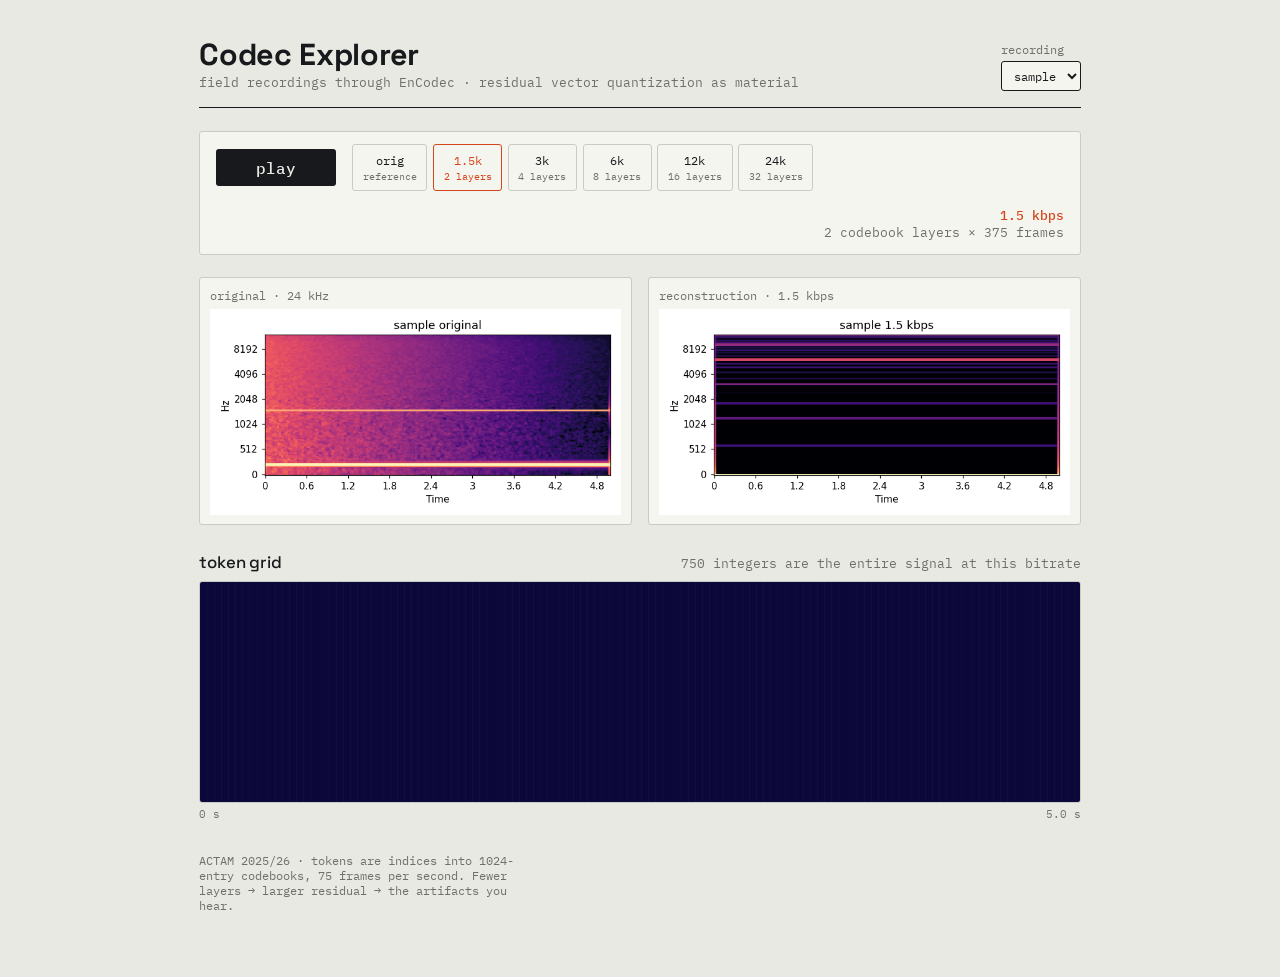
==== site/index.html @ 9305fa44 "v1.1: residual + curated samples + rename" ====
<!DOCTYPE html>
<html lang="en">
<head>
<meta charset="utf-8">
<meta name="viewport" content="width=device-width, initial-scale=1">
<title>Codec Explorer — hearing quantization</title>
<link rel="preconnect" href="https://fonts.googleapis.com">
<link href="https://fonts.googleapis.com/css2?family=Space+Grotesk:wght@500;700&family=IBM+Plex+Mono:wght@400;500&display=swap" rel="stylesheet">
<link rel="stylesheet" href="css/style.css">
</head>
<body>

<header class="masthead">
  <div>
    <h1>Codec Explorer</h1>
    <p class="sub">field recordings through EnCodec &middot; residual vector quantization as material</p>
  </div>
  <label class="sample-picker">
    <span>recording</span>
    <select id="sampleSelect"></select>
  </label>
</header>

<section class="transport">
  <button id="playBtn" class="play" disabled>load&hellip;</button>
  <div class="ladder" id="ladder" role="radiogroup" aria-label="bitrate"></div>
  <div class="readout">
    <span id="readoutKbps">&mdash;</span>
    <span id="readoutNq" class="dim">&mdash;</span>
  </div>
</section>

<section class="specs">
  <figure>
    <figcaption>original &middot; 24 kHz</figcaption>
    <img id="specOriginal" alt="mel spectrogram of the original recording">
  </figure>
  <figure>
    <figcaption id="specReconCap">reconstruction</figcaption>
    <img id="specRecon" alt="mel spectrogram of the reconstruction">
  </figure>
</section>

<section class="tokens">
  <div class="tokens-head">
    <h2>token grid</h2>
    <p class="dim" id="tokensNote">every integer below is the entire signal at this bitrate</p>
  </div>
  <canvas id="tokenCanvas" height="220"></canvas>
  <div class="axis"><span>0 s</span><span id="axisEnd">&mdash;</span></div>
</section>

<footer>
  <p>ACTAM 2025/26 &middot; tokens are indices into 1024-entry codebooks, 75 frames per second.
     Fewer layers &rarr; larger residual &rarr; the artifacts you hear.</p>
</footer>

<script src="js/main.js"></script>
</body>
</html>
---- site/css/style.css ----
:root{
  --paper:#e8e9e2;
  --panel:#f5f5ef;
  --ink:#17191c;
  --grid:#c9ccc2;
  --dim:#6d7169;
  --signal:#d5451b;
  --radius:3px;
  font-size:16px;
}
*{box-sizing:border-box;margin:0}
body{
  background:var(--paper);
  color:var(--ink);
  font-family:"IBM Plex Mono",ui-monospace,monospace;
  max-width:920px;
  margin:0 auto;
  padding:2.2rem 1.2rem 4rem;
}
h1,h2{font-family:"Space Grotesk",sans-serif;letter-spacing:-.01em}
h1{font-size:1.9rem;font-weight:700}
h2{font-size:1.05rem;font-weight:500;text-transform:lowercase}
.sub,.dim{color:var(--dim);font-size:.8rem}

.masthead{
  display:flex;justify-content:space-between;align-items:flex-end;gap:1rem;
  border-bottom:1px solid var(--ink);padding-bottom:1rem;margin-bottom:1.4rem;
  flex-wrap:wrap;
}
.sample-picker{display:flex;flex-direction:column;gap:.25rem;font-size:.75rem;color:var(--dim)}
select{
  font:inherit;color:var(--ink);background:var(--panel);
  border:1px solid var(--ink);border-radius:var(--radius);padding:.35rem .5rem;
}

.transport{
  display:flex;align-items:center;gap:1rem;flex-wrap:wrap;
  background:var(--panel);border:1px solid var(--grid);border-radius:var(--radius);
  padding:.8rem 1rem;margin-bottom:1.4rem;
}
button.play{
  font:inherit;font-weight:500;cursor:pointer;
  background:var(--ink);color:var(--paper);
  border:none;border-radius:var(--radius);
  padding:.55rem 1.4rem;min-width:7.5rem;
}
button.play[disabled]{opacity:.45;cursor:wait}
button.play:focus-visible{outline:2px solid var(--signal);outline-offset:2px}

.ladder{display:flex;gap:.35rem;flex-wrap:wrap}
.ladder button{
  font:inherit;font-size:.78rem;cursor:pointer;
  background:transparent;color:var(--ink);
  border:1px solid var(--grid);border-radius:var(--radius);
  padding:.4rem .6rem;display:flex;flex-direction:column;align-items:center;gap:.1rem;
}
.ladder button small{color:var(--dim);font-size:.65rem}
.ladder button[aria-checked="true"]{
  border-color:var(--signal);color:var(--signal);
}
.ladder button[aria-checked="true"] small{color:var(--signal)}
.ladder button:focus-visible{outline:2px solid var(--signal);outline-offset:2px}
.readout{margin-left:auto;display:flex;flex-direction:column;align-items:flex-end;font-size:.8rem}
#readoutKbps{color:var(--signal);font-weight:500}

.specs{display:grid;grid-template-columns:1fr 1fr;gap:1rem;margin-bottom:1.6rem}
.specs figure{background:var(--panel);border:1px solid var(--grid);border-radius:var(--radius);padding:.6rem}
.specs figcaption{font-size:.72rem;color:var(--dim);margin-bottom:.4rem}
.specs img{width:100%;display:block;image-rendering:auto}

.tokens{margin-bottom:2rem}
.tokens-head{display:flex;justify-content:space-between;align-items:baseline;margin-bottom:.5rem;flex-wrap:wrap;gap:.4rem}
#tokenCanvas{
  width:100%;display:block;background:var(--panel);
  border:1px solid var(--grid);border-radius:var(--radius);
}
.axis{display:flex;justify-content:space-between;font-size:.68rem;color:var(--dim);margin-top:.25rem}

footer p{font-size:.72rem;color:var(--dim);max-width:46ch}

@media (max-width:640px){
  .specs{grid-template-columns:1fr}
  .readout{margin-left:0}
}
@media (prefers-reduced-motion:reduce){
  *{transition:none!important;animation:none!important}
}
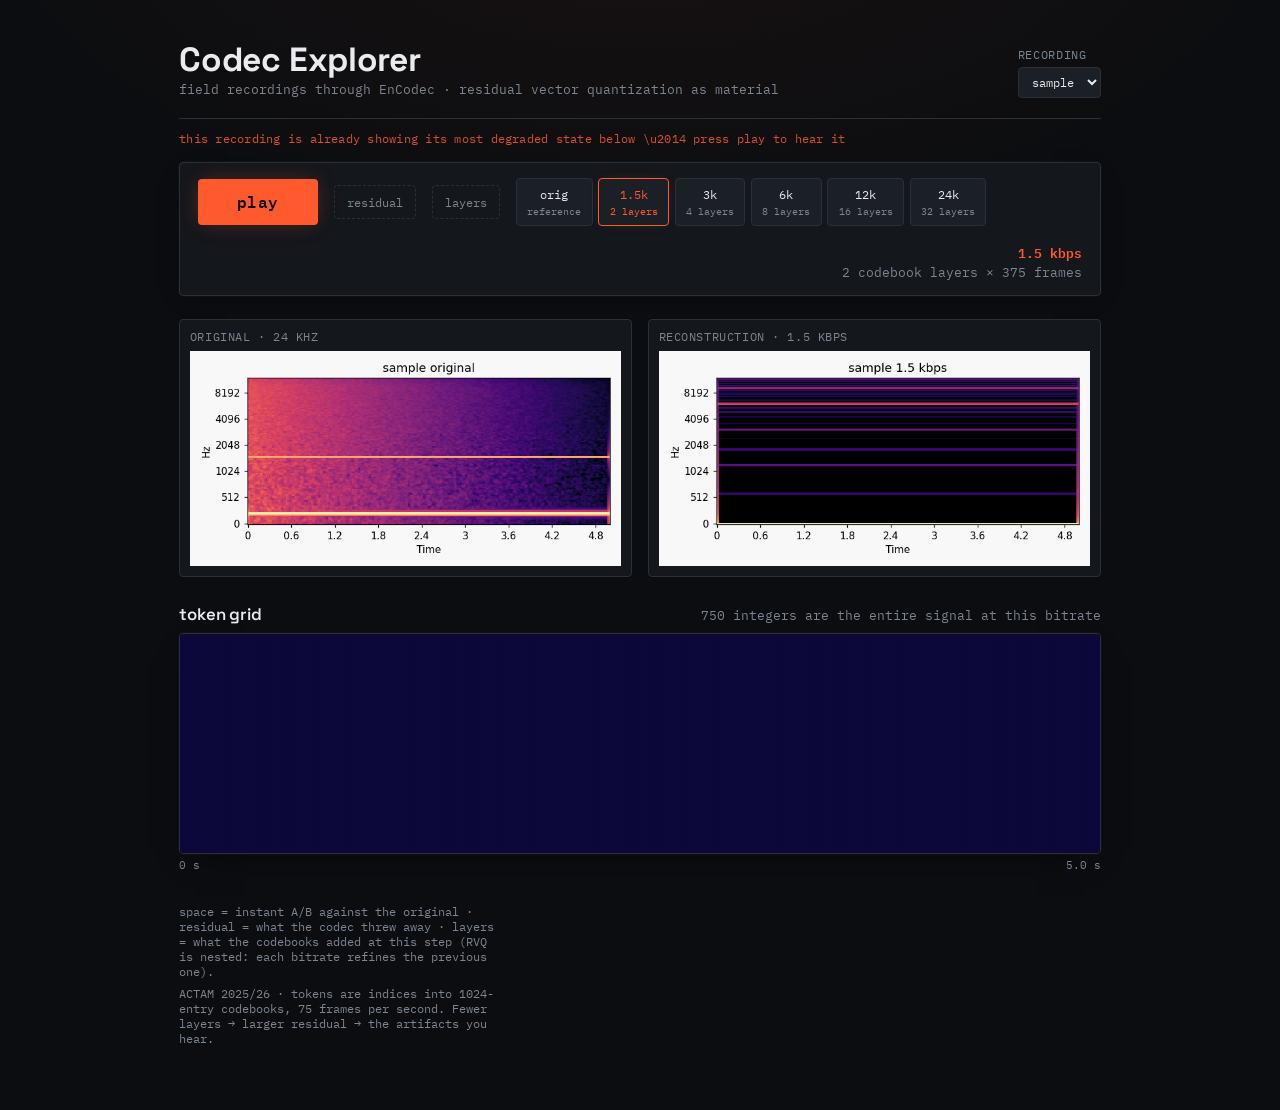
==== commit cf3be81f: "v1.3: dark theme + first-view hook" ====
--- a/site/index.html
+++ b/site/index.html
@@ -21,8 +21,11 @@
   </label>
 </header>
 
+<p class="hint" id="hint">this recording is already showing its most degraded state below \u2014 press play to hear it</p>
 <section class="transport">
   <button id="playBtn" class="play" disabled>load&hellip;</button>
+  <button id="residBtn" class="resid" aria-pressed="false" title="hear what the codec threw away">residual</button>
+  <button id="contribBtn" class="resid" aria-pressed="false" title="hear what the added codebook layers contribute at this step">layers</button>
   <div class="ladder" id="ladder" role="radiogroup" aria-label="bitrate"></div>
   <div class="readout">
     <span id="readoutKbps">&mdash;</span>
@@ -51,6 +54,7 @@
 </section>
 
 <footer>
+  <p>space = instant A/B against the original &middot; residual = what the codec threw away &middot; layers = what the codebooks added at this step (RVQ is nested: each bitrate refines the previous one).</p>
   <p>ACTAM 2025/26 &middot; tokens are indices into 1024-entry codebooks, 75 frames per second.
      Fewer layers &rarr; larger residual &rarr; the artifacts you hear.</p>
 </footer>
--- a/site/css/style.css
+++ b/site/css/style.css
@@ -1,87 +1,137 @@
 :root{
-  --paper:#e8e9e2;
-  --panel:#f5f5ef;
-  --ink:#17191c;
-  --grid:#c9ccc2;
-  --dim:#6d7169;
-  --signal:#d5451b;
-  --radius:3px;
+  --bg:#0b0d10;
+  --panel:#14171c;
+  --panel-raised:#1b1f26;
+  --ink:#e9ebee;
+  --grid:#2a2f38;
+  --dim:#7d8590;
+  --signal:#ff5a2e;
+  --signal-glow:rgba(255,90,46,0.35);
+  --ok:#4fd1a5;
+  --radius:4px;
   font-size:16px;
 }
 *{box-sizing:border-box;margin:0}
 body{
-  background:var(--paper);
+  background:
+    radial-gradient(ellipse 1200px 600px at 50% -10%, rgba(255,90,46,0.06), transparent 60%),
+    var(--bg);
   color:var(--ink);
   font-family:"IBM Plex Mono",ui-monospace,monospace;
-  max-width:920px;
+  max-width:960px;
   margin:0 auto;
-  padding:2.2rem 1.2rem 4rem;
+  padding:2.4rem 1.2rem 4rem;
 }
 h1,h2{font-family:"Space Grotesk",sans-serif;letter-spacing:-.01em}
-h1{font-size:1.9rem;font-weight:700}
-h2{font-size:1.05rem;font-weight:500;text-transform:lowercase}
+h1{
+  font-size:2.1rem;font-weight:700;
+  background:linear-gradient(120deg,var(--ink) 40%,var(--signal));
+  -webkit-background-clip:text;background-clip:text;color:transparent;
+}
+h2{font-size:1.05rem;font-weight:600;text-transform:lowercase;color:var(--ink)}
 .sub,.dim{color:var(--dim);font-size:.8rem}
 
 .masthead{
   display:flex;justify-content:space-between;align-items:flex-end;gap:1rem;
-  border-bottom:1px solid var(--ink);padding-bottom:1rem;margin-bottom:1.4rem;
+  border-bottom:1px solid var(--grid);padding-bottom:1.2rem;margin-bottom:1.4rem;
   flex-wrap:wrap;
 }
-.sample-picker{display:flex;flex-direction:column;gap:.25rem;font-size:.75rem;color:var(--dim)}
+.sample-picker{display:flex;flex-direction:column;gap:.3rem;font-size:.72rem;color:var(--dim);text-transform:uppercase;letter-spacing:.06em}
 select{
-  font:inherit;color:var(--ink);background:var(--panel);
-  border:1px solid var(--ink);border-radius:var(--radius);padding:.35rem .5rem;
+  font:inherit;color:var(--ink);background:var(--panel-raised);
+  border:1px solid var(--grid);border-radius:var(--radius);padding:.4rem .6rem;
+  text-transform:none;letter-spacing:normal;
 }
+select:hover{border-color:var(--signal)}
 
 .transport{
   display:flex;align-items:center;gap:1rem;flex-wrap:wrap;
   background:var(--panel);border:1px solid var(--grid);border-radius:var(--radius);
-  padding:.8rem 1rem;margin-bottom:1.4rem;
+  padding:.9rem 1.1rem;margin-bottom:1.4rem;
+  box-shadow:0 0 0 1px rgba(255,255,255,0.02), 0 8px 24px -12px rgba(0,0,0,0.6);
 }
 button.play{
-  font:inherit;font-weight:500;cursor:pointer;
-  background:var(--ink);color:var(--paper);
+  font:inherit;font-weight:600;cursor:pointer;letter-spacing:.02em;
+  background:var(--signal);color:#0b0d10;
   border:none;border-radius:var(--radius);
-  padding:.55rem 1.4rem;min-width:7.5rem;
+  padding:.6rem 1.5rem;min-width:7.5rem;
+  box-shadow:0 0 22px -4px var(--signal-glow);
+  transition:transform .12s ease, box-shadow .12s ease;
 }
-button.play[disabled]{opacity:.45;cursor:wait}
+button.play:hover{transform:translateY(-1px);box-shadow:0 0 28px -2px var(--signal-glow)}
+button.play[disabled]{opacity:.4;cursor:wait;box-shadow:none}
 button.play:focus-visible{outline:2px solid var(--signal);outline-offset:2px}
+
+button.resid{
+  font:inherit;font-size:.78rem;cursor:pointer;
+  background:transparent;color:var(--dim);
+  border:1px dashed var(--grid);border-radius:var(--radius);
+  padding:.5rem .75rem;
+  transition:border-color .12s ease, color .12s ease;
+}
+button.resid:hover{border-color:var(--dim);color:var(--ink)}
+button.resid[aria-pressed="true"]{
+  color:var(--signal);border-color:var(--signal);border-style:solid;
+  box-shadow:0 0 14px -6px var(--signal-glow);
+}
+button.resid:focus-visible{outline:2px solid var(--signal);outline-offset:2px}
 
 .ladder{display:flex;gap:.35rem;flex-wrap:wrap}
 .ladder button{
   font:inherit;font-size:.78rem;cursor:pointer;
-  background:transparent;color:var(--ink);
+  background:var(--panel-raised);color:var(--ink);
   border:1px solid var(--grid);border-radius:var(--radius);
-  padding:.4rem .6rem;display:flex;flex-direction:column;align-items:center;gap:.1rem;
+  padding:.45rem .65rem;display:flex;flex-direction:column;align-items:center;gap:.1rem;
+  transition:border-color .12s ease, box-shadow .12s ease;
 }
+.ladder button:hover{border-color:var(--dim)}
 .ladder button small{color:var(--dim);font-size:.65rem}
 .ladder button[aria-checked="true"]{
   border-color:var(--signal);color:var(--signal);
+  box-shadow:0 0 14px -6px var(--signal-glow);
 }
 .ladder button[aria-checked="true"] small{color:var(--signal)}
 .ladder button:focus-visible{outline:2px solid var(--signal);outline-offset:2px}
 .readout{margin-left:auto;display:flex;flex-direction:column;align-items:flex-end;font-size:.8rem}
-#readoutKbps{color:var(--signal);font-weight:500}
+#readoutKbps{color:var(--signal);font-weight:600}
 
 .specs{display:grid;grid-template-columns:1fr 1fr;gap:1rem;margin-bottom:1.6rem}
-.specs figure{background:var(--panel);border:1px solid var(--grid);border-radius:var(--radius);padding:.6rem}
-.specs figcaption{font-size:.72rem;color:var(--dim);margin-bottom:.4rem}
-.specs img{width:100%;display:block;image-rendering:auto}
+.specs figure{
+  background:var(--panel);border:1px solid var(--grid);border-radius:var(--radius);padding:.6rem;
+  overflow:hidden;
+}
+.specs figcaption{font-size:.72rem;color:var(--dim);margin-bottom:.4rem;text-transform:uppercase;letter-spacing:.05em}
+.specs img{width:100%;display:block;image-rendering:auto;filter:brightness(0.95) contrast(1.05)}
 
 .tokens{margin-bottom:2rem}
 .tokens-head{display:flex;justify-content:space-between;align-items:baseline;margin-bottom:.5rem;flex-wrap:wrap;gap:.4rem}
 #tokenCanvas{
   width:100%;display:block;background:var(--panel);
   border:1px solid var(--grid);border-radius:var(--radius);
+  box-shadow:0 0 0 1px rgba(255,255,255,0.02), 0 12px 32px -16px rgba(0,0,0,0.7);
 }
 .axis{display:flex;justify-content:space-between;font-size:.68rem;color:var(--dim);margin-top:.25rem}
 
 footer p{font-size:.72rem;color:var(--dim);max-width:46ch}
+footer p + p{margin-top:.4rem}
 
 @media (max-width:640px){
   .specs{grid-template-columns:1fr}
   .readout{margin-left:0}
 }
+@keyframes invite-pulse{
+  0%,100%{box-shadow:0 0 22px -4px var(--signal-glow)}
+  50%{box-shadow:0 0 34px 2px var(--signal-glow)}
+}
+button.play.invite{animation:invite-pulse 1.8s ease-in-out infinite}
+
+.hint{
+  font-size:.75rem;color:var(--signal);opacity:.85;
+  margin:-.6rem 0 1rem;letter-spacing:.02em;
+}
+.hint.hidden{display:none}
+
 @media (prefers-reduced-motion:reduce){
   *{transition:none!important;animation:none!important}
+  button.play.invite{animation:none}
 }
